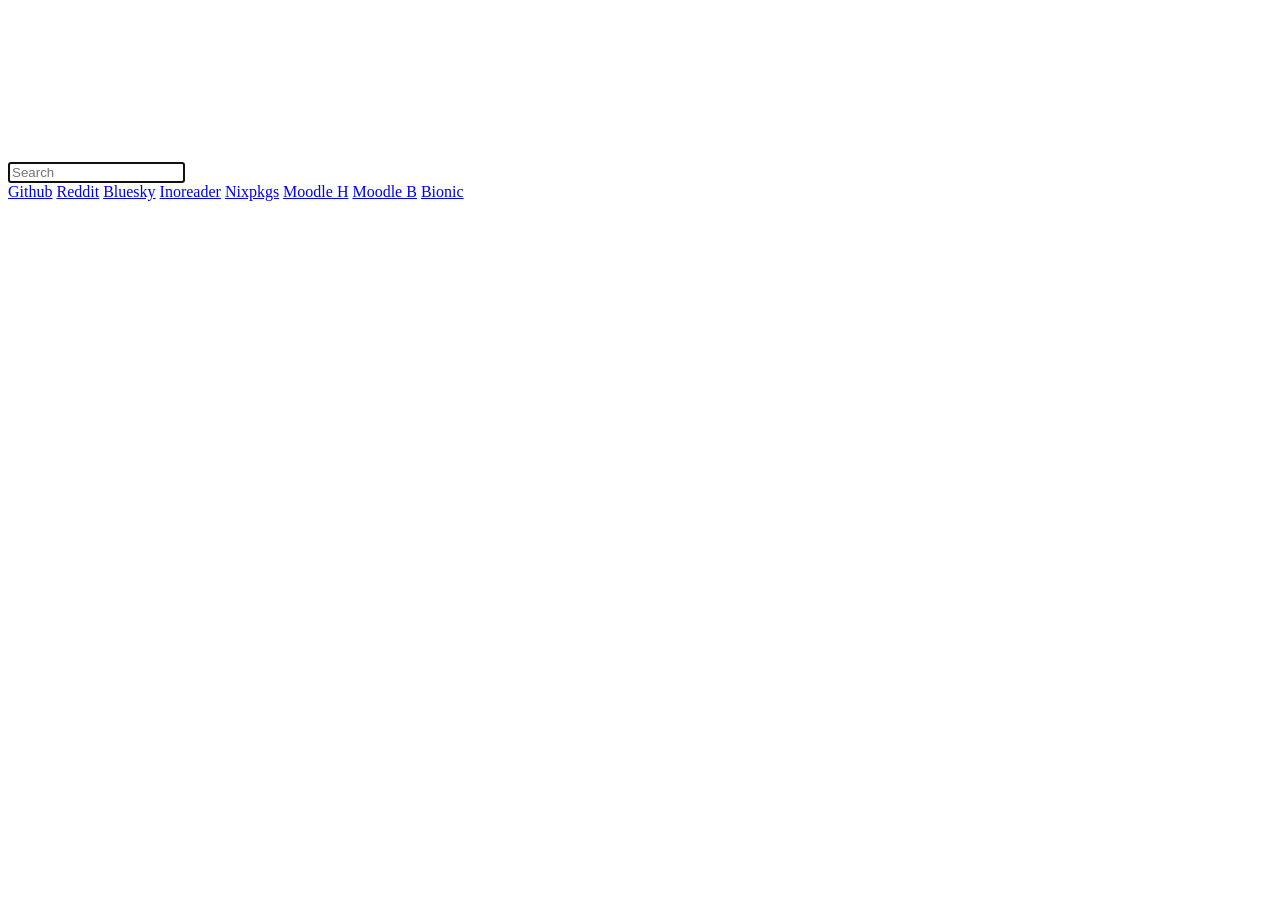
==== new_tab/index.html @ a5a6a9e9 "new tab page" ====
<!DOCTYPE html>
<html lang="en">
  <head>
    <meta charset="UTF-8">
    <meta name="viewport" content="width=device-width, initial-scale=1.0">
    <meta http-equiv="X-UA-Compatible" content="ie=edge">
    <title>My Website</title>
    <link rel="stylesheet" href="new_tab/style.css">
    <link rel="icon" href="./favicon.ico" type="image/x-icon">
    <link rel="preconnect" href="https://fonts.googleapis.com">
    <link rel="preconnect" href="https://fonts.gstatic.com" crossorigin>
    <link href="https://fonts.googleapis.com/css2?family=Fira+Mono:wght@400;500;700&display=swap" rel="stylesheet">
  </head>
  <body>
    <div class="page">
    <main>
        <canvas id="clock" class="time"></canvas>
        <form id="search">
            <input id="search-input" autofocus="true" placeholder="Search">
        </form>
        <div class="links">
            <a href="https://github.com/">Github</a>
            <a href="https://reddit.com">Reddit</a>
            <a href="https://bsky.app">Bluesky</a>
            <a href="https://inoreader.com">Inoreader</a>
            <a href="https://search.nixos.org/packages">Nixpkgs</a>
            <a href="https://moodle.haverford.edu">Moodle H</a>
            <a href="https://moodle.brynmawr.edu">Moodle B</a>
            <a href="https://vbm.brynmawr.edu">Bionic</a>
        </div>
    </main>
    </div>
    <script src="new_tab/index.js"></script>
  </body>
</html>
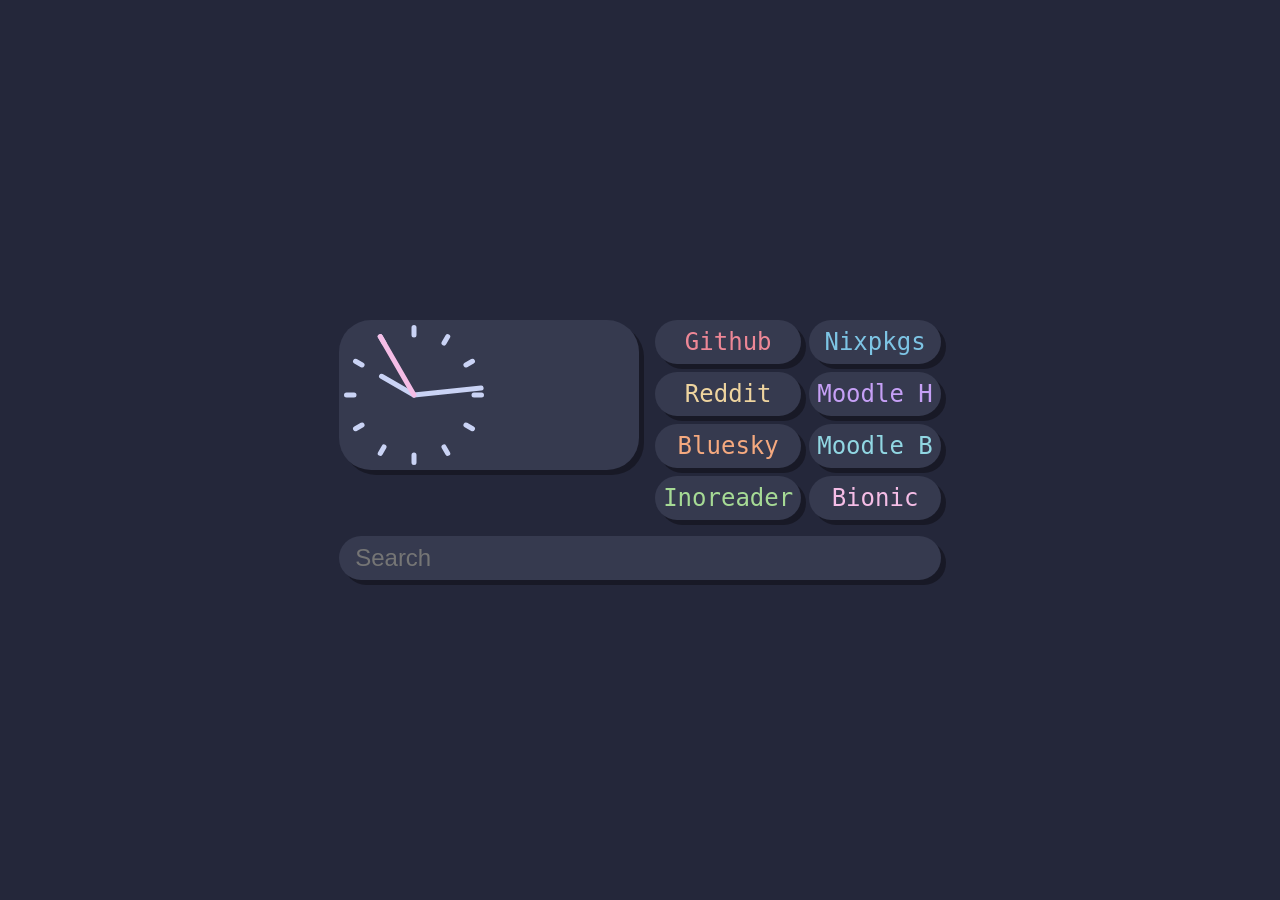
==== commit c0fea573: "fix thing" ====
--- a/new_tab/index.html
+++ b/new_tab/index.html
@@ -5,7 +5,7 @@
     <meta name="viewport" content="width=device-width, initial-scale=1.0">
     <meta http-equiv="X-UA-Compatible" content="ie=edge">
     <title>My Website</title>
-    <link rel="stylesheet" href="new_tab/style.css">
+    <link rel="stylesheet" href="/new_tab/style.css">
     <link rel="icon" href="./favicon.ico" type="image/x-icon">
     <link rel="preconnect" href="https://fonts.googleapis.com">
     <link rel="preconnect" href="https://fonts.gstatic.com" crossorigin>
@@ -30,6 +30,6 @@
         </div>
     </main>
     </div>
-    <script src="new_tab/index.js"></script>
+    <script src="/new_tab/index.js"></script>
   </body>
 </html>
--- a/new_tab/style.css
+++ b/new_tab/style.css
@@ -0,0 +1,85 @@
+
+body {
+    margin: 0;
+    background: #24273a;
+    font-family: "Fira Mono", monospace;
+    font-weight: 400;
+    font-style: normal;
+}
+
+.page {
+    font-size: 1.5rem;
+    display: flex;
+    align-items: center; 
+    justify-content: center;
+
+    height: 100vh;
+    width: 100vw;
+}
+
+main {
+    display: grid;
+    grid-template-columns: repeat(2, auto);
+    gap: 1rem;
+}
+
+.links {
+    display: grid;
+    gap: 0.5rem;
+    grid-template-rows: repeat(4, 1fr);
+    grid-auto-flow: column;
+    grid-column: 2;
+    grid-row: 1;
+}
+
+.time {
+    grid-column: 1;
+    grid-row: 1;
+    aspect-ratio: 1 / 1;
+	background: #363a4f;
+	color: #cad3f5;
+	border-radius: 2rem;
+	filter: drop-shadow(5px 5px #181926)
+}
+
+.links a {
+	padding: 0.5rem;
+	text-decoration: none;
+	text-align: center;
+	align-content: center;
+	background: #363a4f;
+	border-radius: 2rem;
+	filter: drop-shadow(5px 5px #181926)
+}
+
+.links a:nth-child(8n+0){color: #f5bde6}
+.links a:nth-child(8n+1){color: #ed8796}
+.links a:nth-child(8n+2){color: #eed49f}
+.links a:nth-child(8n+3){color: #f5a97f}
+.links a:nth-child(8n+4){color: #a6da95}
+.links a:nth-child(8n+5){color: #7dc4e4}
+.links a:nth-child(8n+6){color: #c6a0f6}
+.links a:nth-child(8n+7){color: #91d7e3}
+
+
+#search-input {
+	font-size: inherit;
+	border: none;
+	background: #363a4f;
+	color: #cad3f5;
+	border-radius: 100vh;
+	padding: 0.5rem;
+	padding-left: 1rem;
+	width: calc(100% - 1.5rem);
+	filter: drop-shadow(5px 5px #181926)
+}
+
+#search-input:focus {
+    outline: none;
+
+}
+
+#search {
+    grid-column: 1 / 3;
+    grid-row: 2;
+}
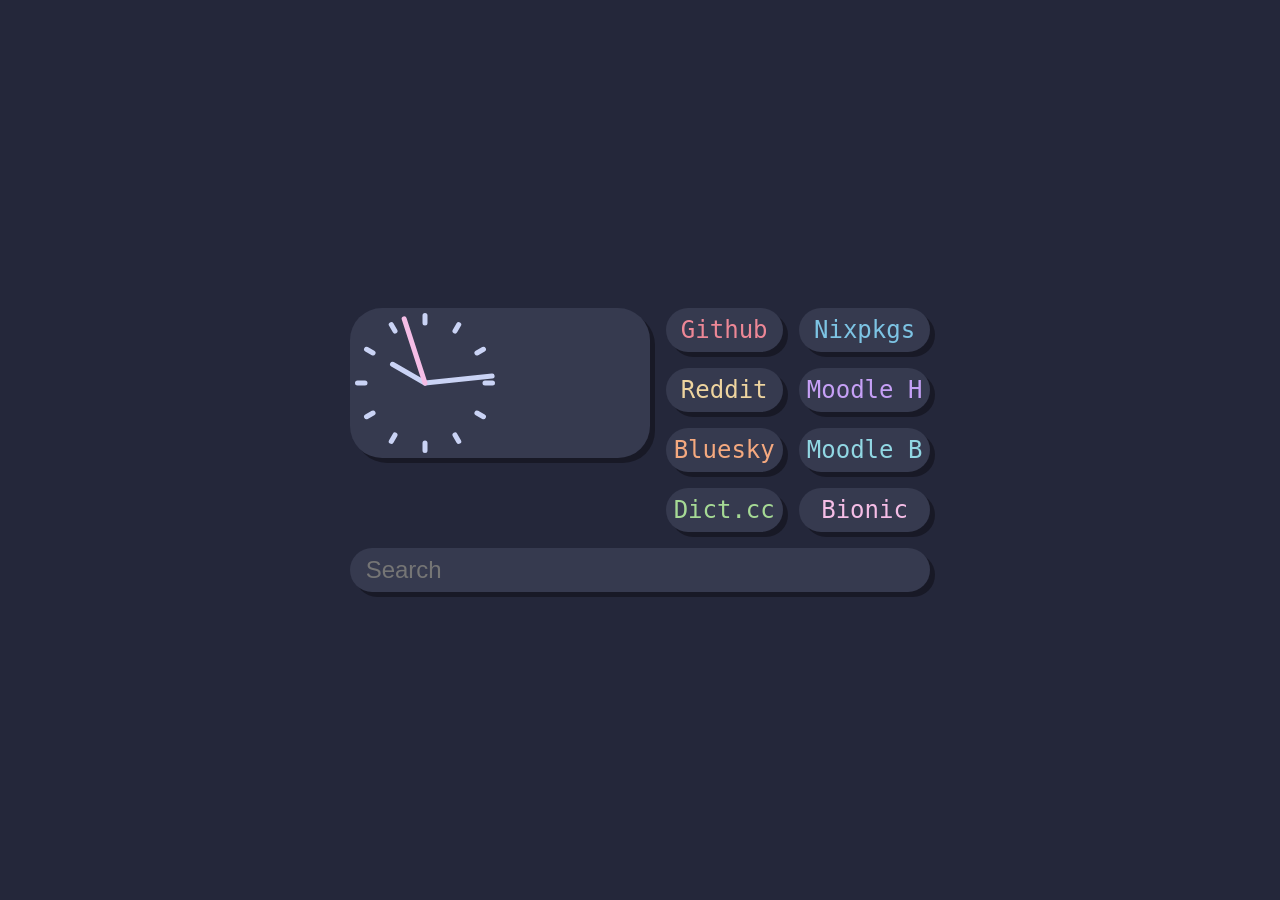
==== commit f5e44653: "new tab update" ====
--- a/new_tab/index.html
+++ b/new_tab/index.html
@@ -22,7 +22,7 @@
             <a href="https://github.com/">Github</a>
             <a href="https://reddit.com">Reddit</a>
             <a href="https://bsky.app">Bluesky</a>
-            <a href="https://inoreader.com">Inoreader</a>
+            <a href="https://dict.cc">Dict.cc</a>
             <a href="https://search.nixos.org/packages">Nixpkgs</a>
             <a href="https://moodle.haverford.edu">Moodle H</a>
             <a href="https://moodle.brynmawr.edu">Moodle B</a>
--- a/new_tab/style.css
+++ b/new_tab/style.css
@@ -25,7 +25,7 @@
 
 .links {
     display: grid;
-    gap: 0.5rem;
+    gap: 1rem;
     grid-template-rows: repeat(4, 1fr);
     grid-auto-flow: column;
     grid-column: 2;
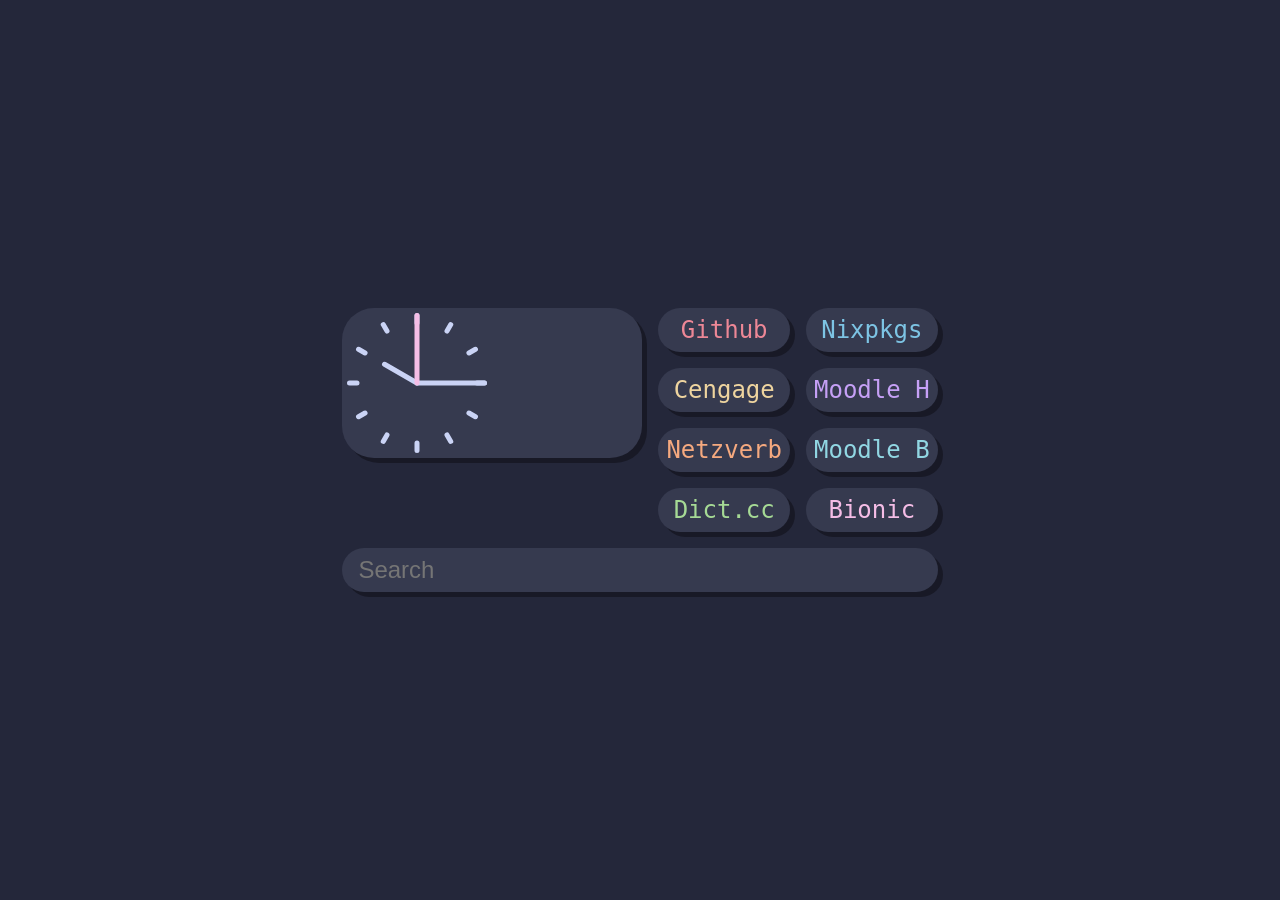
==== commit d481da18: "keybindings and changed sites" ====
--- a/new_tab/index.html
+++ b/new_tab/index.html
@@ -20,9 +20,10 @@
         </form>
         <div class="links">
             <a href="https://github.com/">Github</a>
-            <a href="https://reddit.com">Reddit</a>
-            <a href="https://bsky.app">Bluesky</a>
+            <a href="https://cengage.com">Cengage</a>
+            <a href="https://verbformen.com">Netzverb</a>
             <a href="https://dict.cc">Dict.cc</a>
+
             <a href="https://search.nixos.org/packages">Nixpkgs</a>
             <a href="https://moodle.haverford.edu">Moodle H</a>
             <a href="https://moodle.brynmawr.edu">Moodle B</a>
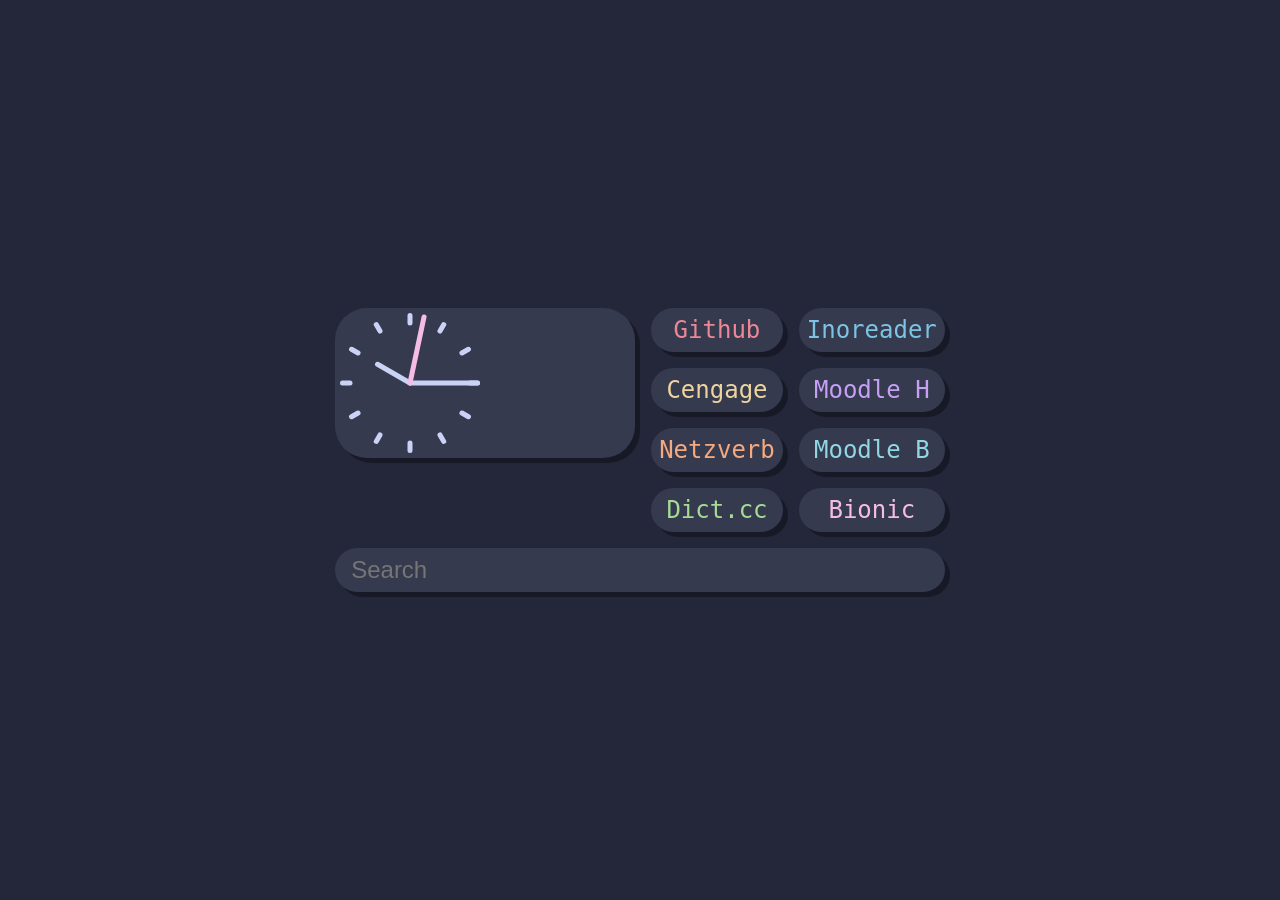
==== commit e5e20c38: "switch nixpkgs for inoreader" ====
--- a/new_tab/index.html
+++ b/new_tab/index.html
@@ -24,7 +24,7 @@
             <a href="https://verbformen.com">Netzverb</a>
             <a href="https://dict.cc">Dict.cc</a>
 
-            <a href="https://search.nixos.org/packages">Nixpkgs</a>
+            <a href="https://www.inoreader.com/all_articles">Inoreader</a>
             <a href="https://moodle.haverford.edu">Moodle H</a>
             <a href="https://moodle.brynmawr.edu">Moodle B</a>
             <a href="https://vbm.brynmawr.edu">Bionic</a>
